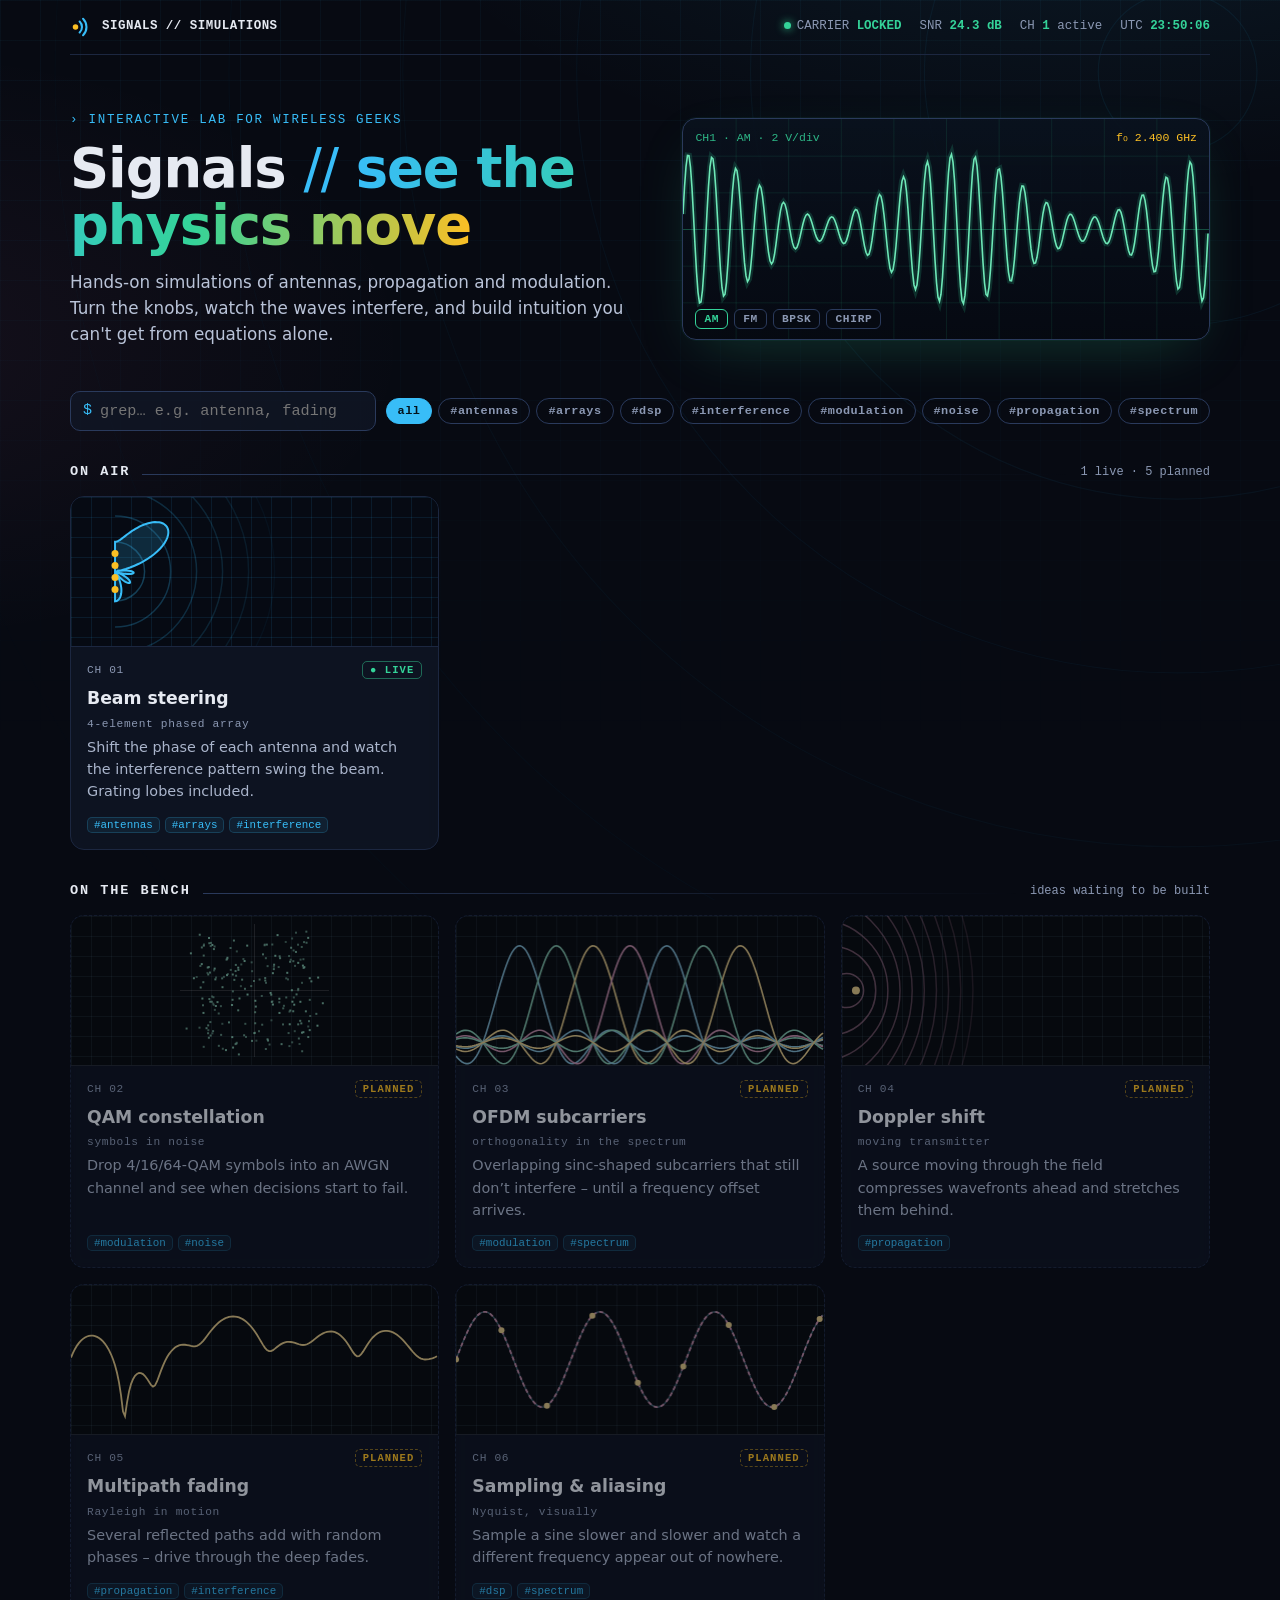
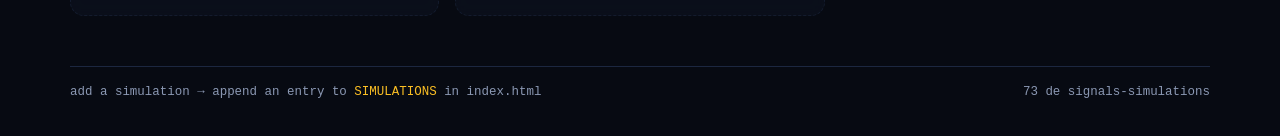
==== index.html @ 294f40c0 "Add simulation hub page with a routing table Root index.html lists every simulation from the SIMULAT" ====
<!DOCTYPE html>
<html lang="en">
<head>
<meta charset="utf-8">
<meta name="viewport" content="width=device-width, initial-scale=1">
<title>Signals // Simulations</title>
<meta name="description" content="Interactive simulations of radio, antenna and signal-processing concepts.">
<link rel="icon" href="data:image/svg+xml,%3Csvg xmlns='http://www.w3.org/2000/svg' viewBox='0 0 32 32'%3E%3Ccircle cx='8' cy='16' r='4' fill='%23fbbf24'/%3E%3Cpath d='M14 8a11 11 0 0 1 0 16M19 4a17 17 0 0 1 0 24' fill='none' stroke='%2338bdf8' stroke-width='3' stroke-linecap='round'/%3E%3C/svg%3E">
<style>
  :root {
    --bg: #070a12;
    --panel: rgba(17, 24, 39, .72);
    --line: #1c2740;
    --line-2: #2a3a5c;
    --text: #e6eaf2;
    --muted: #8b98b3;
    --cyan: #38bdf8;
    --amber: #fbbf24;
    --phosphor: #34d399;
    --magenta: #f472b6;
    --mono: ui-monospace, "JetBrains Mono", SFMono-Regular, Menlo, Consolas, monospace;
  }
  * { box-sizing: border-box; }
  html, body { margin: 0; }
  body {
    min-height: 100vh;
    background:
      radial-gradient(1200px 600px at 85% -10%, rgba(56,189,248,.10), transparent 60%),
      radial-gradient(900px 500px at -10% 20%, rgba(244,114,182,.06), transparent 60%),
      var(--bg);
    color: var(--text);
    font: 15px/1.55 system-ui, -apple-system, "Segoe UI", Roboto, sans-serif;
  }
  /* faint measurement grid */
  body::before {
    content: ""; position: fixed; inset: 0; pointer-events: none; z-index: 0;
    background-image:
      linear-gradient(rgba(56,189,248,.045) 1px, transparent 1px),
      linear-gradient(90deg, rgba(56,189,248,.045) 1px, transparent 1px);
    background-size: 40px 40px;
    mask-image: linear-gradient(to bottom, #000 0%, transparent 85%);
  }
  #rings { position: fixed; inset: 0; width: 100%; height: 100%; z-index: 0; pointer-events: none; }
  .wrap { position: relative; z-index: 1; max-width: 1180px; margin: 0 auto; padding: 0 20px; }

  /* ---------- top bar ---------- */
  .topbar {
    display: flex; align-items: center; justify-content: space-between; gap: 12px; flex-wrap: wrap;
    padding: 16px 0; font-family: var(--mono); font-size: .78rem; color: var(--muted);
    border-bottom: 1px solid var(--line);
  }
  .brand { display: flex; align-items: center; gap: 10px; color: var(--text); font-weight: 600; letter-spacing: .04em; }
  .brand svg { width: 22px; height: 22px; }
  .telemetry { display: flex; gap: 18px; flex-wrap: wrap; }
  .telemetry b { color: var(--phosphor); font-weight: 600; }
  .dot { display: inline-block; width: 7px; height: 7px; border-radius: 50%; background: var(--phosphor);
         box-shadow: 0 0 8px var(--phosphor); margin-right: 6px; animation: blink 2.4s infinite; }
  @keyframes blink { 50% { opacity: .35; } }

  /* ---------- hero ---------- */
  .hero { display: grid; grid-template-columns: 1.1fr 1fr; gap: 32px; align-items: center; padding: 56px 0 36px; }
  @media (max-width: 860px) { .hero { grid-template-columns: 1fr; padding-top: 36px; } }
  .eyebrow { font-family: var(--mono); font-size: .78rem; color: var(--cyan); letter-spacing: .14em; text-transform: uppercase; }
  h1 { margin: 10px 0 14px; font-size: clamp(2.1rem, 5vw, 3.4rem); line-height: 1.05; letter-spacing: -.02em; }
  h1 .slash { color: var(--cyan); font-weight: 300; }
  h1 .grad { background: linear-gradient(90deg, var(--cyan), var(--phosphor) 55%, var(--amber));
             -webkit-background-clip: text; background-clip: text; color: transparent; }
  .lead { color: #b9c3d8; max-width: 52ch; margin: 0; font-size: 1.05rem; }
  .scope {
    position: relative; border: 1px solid var(--line-2); border-radius: 14px; overflow: hidden;
    background: linear-gradient(180deg, rgba(10,18,30,.9), rgba(6,10,18,.95));
    box-shadow: 0 0 0 1px rgba(52,211,153,.05), 0 20px 60px -20px rgba(52,211,153,.25);
  }
  .scope canvas { display: block; width: 100%; height: 220px; }
  .scope .hud { position: absolute; left: 12px; right: 12px; top: 10px; display: flex; justify-content: space-between;
                font-family: var(--mono); font-size: .72rem; color: rgba(52,211,153,.85); pointer-events: none; }
  .scope .hud span:last-child { color: var(--amber); }
  .scope .modes { position: absolute; left: 12px; bottom: 10px; display: flex; gap: 6px; }
  .scope .modes button {
    font: 600 .7rem var(--mono); color: var(--muted); background: rgba(7,10,18,.8);
    border: 1px solid var(--line-2); border-radius: 6px; padding: 3px 8px; cursor: pointer; letter-spacing: .06em;
  }
  .scope .modes button.on { color: var(--phosphor); border-color: var(--phosphor); }

  /* ---------- controls ---------- */
  .controls { display: flex; flex-wrap: wrap; gap: 10px; align-items: center; margin: 8px 0 20px; }
  .search {
    flex: 1 1 260px; display: flex; align-items: center; gap: 8px;
    background: var(--panel); border: 1px solid var(--line-2); border-radius: 10px; padding: 0 12px;
  }
  .search span { font-family: var(--mono); color: var(--cyan); }
  .search input {
    flex: 1; min-width: 0; background: transparent; border: 0; outline: 0; color: var(--text);
    font: 0.95rem var(--mono); padding: 10px 0;
  }
  .chips { display: flex; flex-wrap: wrap; gap: 6px; }
  .chip {
    font: 600 .74rem var(--mono); letter-spacing: .04em; color: var(--muted); cursor: pointer;
    background: transparent; border: 1px solid var(--line-2); border-radius: 999px; padding: 5px 11px;
  }
  .chip:hover { color: var(--text); }
  .chip.on { color: #04131c; background: var(--cyan); border-color: var(--cyan); }
  button:focus-visible, a:focus-visible, input:focus-visible { outline: 2px solid var(--amber); outline-offset: 2px; }

  .section-title { display: flex; align-items: baseline; gap: 12px; margin: 30px 0 14px; font-family: var(--mono); }
  .section-title h2 { margin: 0; font-size: .85rem; letter-spacing: .14em; text-transform: uppercase; color: var(--text); }
  .section-title .rule { flex: 1; height: 1px; background: linear-gradient(90deg, var(--line-2), transparent); }
  .section-title small { color: var(--muted); font-size: .75rem; }

  /* ---------- cards ---------- */
  .grid { display: grid; grid-template-columns: repeat(auto-fill, minmax(280px, 1fr)); gap: 16px; }
  .card {
    position: relative; display: flex; flex-direction: column; text-decoration: none; color: inherit;
    background: var(--panel); border: 1px solid var(--line); border-radius: 14px; overflow: hidden;
    backdrop-filter: blur(6px); transition: transform .2s ease, border-color .2s ease, box-shadow .2s ease;
  }
  a.card:hover { transform: translateY(-3px); border-color: var(--cyan); box-shadow: 0 14px 40px -18px rgba(56,189,248,.55); }
  .card canvas { display: block; width: 100%; height: 150px; background: #060a13; border-bottom: 1px solid var(--line); }
  .card .body { padding: 14px 16px 16px; display: flex; flex-direction: column; gap: 6px; flex: 1; }
  .card .meta { display: flex; justify-content: space-between; align-items: center; font: .7rem var(--mono); color: var(--muted); letter-spacing: .06em; }
  .card h3 { margin: 0; font-size: 1.08rem; }
  .card p { margin: 0; color: #aab5cc; font-size: .9rem; }
  .card .tags { display: flex; flex-wrap: wrap; gap: 5px; margin-top: auto; padding-top: 8px; }
  .card .tags span { font: .68rem var(--mono); color: var(--cyan); background: rgba(56,189,248,.08);
                     border: 1px solid rgba(56,189,248,.2); border-radius: 5px; padding: 1px 6px; }
  .status { font: 700 .66rem var(--mono); letter-spacing: .1em; padding: 2px 7px; border-radius: 5px; }
  .status.live { color: var(--phosphor); border: 1px solid rgba(52,211,153,.45); }
  .status.live::before { content: "● "; }
  .status.planned { color: var(--amber); border: 1px dashed rgba(251,191,36,.5); }
  .card.planned { opacity: .62; border-style: dashed; }
  .card.planned canvas { filter: grayscale(.6); }
  .card .go { position: absolute; right: 14px; top: 12px; font: 600 .72rem var(--mono); color: var(--cyan);
              background: rgba(7,10,18,.85); border: 1px solid var(--line-2); border-radius: 6px; padding: 3px 8px;
              opacity: 0; transform: translateY(-4px); transition: .2s; }
  a.card:hover .go, a.card:focus-visible .go { opacity: 1; transform: none; }
  .empty { display: none; padding: 30px; text-align: center; color: var(--muted); font-family: var(--mono);
           border: 1px dashed var(--line-2); border-radius: 14px; }

  footer { margin: 50px 0 30px; padding-top: 18px; border-top: 1px solid var(--line); color: var(--muted);
           font: .78rem var(--mono); display: flex; justify-content: space-between; flex-wrap: wrap; gap: 10px; }
  footer code { color: var(--amber); }

  @media (prefers-reduced-motion: reduce) { .dot { animation: none; } }
</style>
</head>
<body>
<canvas id="rings" aria-hidden="true"></canvas>

<div class="wrap">
  <div class="topbar">
    <div class="brand">
      <svg viewBox="0 0 32 32" aria-hidden="true"><circle cx="8" cy="16" r="4" fill="#fbbf24"/><path d="M14 8a11 11 0 0 1 0 16M19 4a17 17 0 0 1 0 24" fill="none" stroke="#38bdf8" stroke-width="3" stroke-linecap="round"/></svg>
      SIGNALS // SIMULATIONS
    </div>
    <div class="telemetry">
      <span><i class="dot"></i>CARRIER <b>LOCKED</b></span>
      <span>SNR <b id="snr">--.- dB</b></span>
      <span>CH <b id="chCount">0</b> active</span>
      <span>UTC <b id="clock">--:--:--</b></span>
    </div>
  </div>

  <header class="hero">
    <div>
      <div class="eyebrow">› interactive lab for wireless geeks</div>
      <h1>Signals <span class="slash">//</span> <span class="grad">see the physics move</span></h1>
      <p class="lead">Hands-on simulations of antennas, propagation and modulation. Turn the knobs, watch the waves
        interfere, and build intuition you can't get from equations alone.</p>
    </div>
    <div class="scope">
      <canvas id="scope" aria-label="Animated oscilloscope trace"></canvas>
      <div class="hud"><span id="scopeLabel">CH1 · AM · 2 V/div</span><span id="scopeFreq">f₀ 2.400 GHz</span></div>
      <div class="modes" role="group" aria-label="Modulation shown on the scope">
        <button type="button" data-mode="AM" class="on">AM</button>
        <button type="button" data-mode="FM">FM</button>
        <button type="button" data-mode="BPSK">BPSK</button>
        <button type="button" data-mode="CHIRP">CHIRP</button>
      </div>
    </div>
  </header>

  <div class="controls">
    <label class="search"><span>$</span>
      <input id="q" type="search" placeholder="grep… e.g. antenna, fading" aria-label="Search simulations">
    </label>
    <div class="chips" id="chips" role="group" aria-label="Filter by topic"></div>
  </div>

  <div class="section-title"><h2>On air</h2><span class="rule"></span><small id="liveCount"></small></div>
  <div class="grid" id="liveGrid"></div>

  <div class="section-title"><h2>On the bench</h2><span class="rule"></span><small>ideas waiting to be built</small></div>
  <div class="grid" id="plannedGrid"></div>

  <div class="empty" id="empty">no signal — nothing matches that filter</div>

  <footer>
    <span>add a simulation → append an entry to <code>SIMULATIONS</code> in index.html</span>
    <span>73 de signals-simulations</span>
  </footer>
</div>

<script>
/* =====================================================================
 *  ROUTING TABLE
 *  ---------------------------------------------------------------------
 *  One entry per simulation. To add a new one, create its folder with an
 *  index.html and append an entry here.
 *
 *    path     relative link to the page (use the full .../index.html so it
 *             also works when the files are opened straight from disk)
 *    status   'live' | 'planned'   (planned cards are shown but not clickable)
 *    preview  name of a card animation in PREVIEWS below ('wave' = generic)
 * ===================================================================== */
const SIMULATIONS = [
  {
    title: 'Beam steering',
    subtitle: '4-element phased array',
    description: 'Shift the phase of each antenna and watch the interference pattern swing the beam. Grating lobes included.',
    path: 'beam forming/index.html',
    tags: ['antennas', 'arrays', 'interference'],
    status: 'live',
    preview: 'beam',
  },
  {
    title: 'QAM constellation',
    subtitle: 'symbols in noise',
    description: 'Drop 4/16/64-QAM symbols into an AWGN channel and see when decisions start to fail.',
    tags: ['modulation', 'noise'],
    status: 'planned',
    preview: 'constellation',
  },
  {
    title: 'OFDM subcarriers',
    subtitle: 'orthogonality in the spectrum',
    description: 'Overlapping sinc-shaped subcarriers that still don’t interfere – until a frequency offset arrives.',
    tags: ['modulation', 'spectrum'],
    status: 'planned',
    preview: 'ofdm',
  },
  {
    title: 'Doppler shift',
    subtitle: 'moving transmitter',
    description: 'A source moving through the field compresses wavefronts ahead and stretches them behind.',
    tags: ['propagation'],
    status: 'planned',
    preview: 'doppler',
  },
  {
    title: 'Multipath fading',
    subtitle: 'Rayleigh in motion',
    description: 'Several reflected paths add with random phases – drive through the deep fades.',
    tags: ['propagation', 'interference'],
    status: 'planned',
    preview: 'fading',
  },
  {
    title: 'Sampling & aliasing',
    subtitle: 'Nyquist, visually',
    description: 'Sample a sine slower and slower and watch a different frequency appear out of nowhere.',
    tags: ['dsp', 'spectrum'],
    status: 'planned',
    preview: 'aliasing',
  },
];

/* =====================================================================
 *  Card preview animations   (ctx, w, h, t[s]) → draws one frame
 * ===================================================================== */
const TAU = Math.PI * 2;
const C = { cyan: '#38bdf8', amber: '#fbbf24', ph: '#34d399', mag: '#f472b6', grid: 'rgba(56,189,248,.10)' };

function grid(ctx, w, h, step = 20) {
  ctx.strokeStyle = C.grid; ctx.lineWidth = 1; ctx.beginPath();
  for (let x = 0; x <= w; x += step) { ctx.moveTo(x + .5, 0); ctx.lineTo(x + .5, h); }
  for (let y = 0; y <= h; y += step) { ctx.moveTo(0, y + .5); ctx.lineTo(w, y + .5); }
  ctx.stroke();
}
function gauss() { return Math.sqrt(-2 * Math.log(Math.random() + 1e-9)) * Math.cos(TAU * Math.random()); }

const PREVIEWS = {
  wave(ctx, w, h, t) {
    grid(ctx, w, h);
    ctx.strokeStyle = C.cyan; ctx.lineWidth = 2; ctx.beginPath();
    for (let x = 0; x <= w; x += 2) { const y = h / 2 + Math.sin(x / 18 - t * 3) * h * .3; x ? ctx.lineTo(x, y) : ctx.moveTo(x, y); }
    ctx.stroke();
  },

  beam(ctx, w, h, t) {
    grid(ctx, w, h);
    const ox = w * .12, oy = h / 2, N = 4, d = .5, steer = Math.sin(t * .5) * 50 * Math.PI / 180;
    // wavefront arcs
    for (let k = 0; k < 7; k++) {
      const r = ((t * 28 + k * 26) % 182);
      ctx.strokeStyle = `rgba(56,189,248,${.35 * (1 - r / 182)})`; ctx.lineWidth = 1.5;
      ctx.beginPath(); ctx.arc(ox, oy, r, -Math.PI / 2, Math.PI / 2); ctx.stroke();
    }
    // array-factor lobe
    ctx.beginPath();
    for (let a = -90; a <= 90; a += 1.5) {
      const th = a * Math.PI / 180; let re = 0, im = 0;
      for (let n = 0; n < N; n++) { const p = TAU * d * n * (Math.sin(th) - Math.sin(steer)); re += Math.cos(p); im += Math.sin(p); }
      const r = Math.hypot(re, im) / N * Math.min(w * .8, h * .46);
      const x = ox + Math.cos(th) * r, y = oy - Math.sin(th) * r;
      a === -90 ? ctx.moveTo(x, y) : ctx.lineTo(x, y);
    }
    ctx.closePath(); ctx.fillStyle = 'rgba(56,189,248,.18)'; ctx.fill();
    ctx.strokeStyle = C.cyan; ctx.lineWidth = 2; ctx.stroke();
    for (let n = 0; n < N; n++) {
      ctx.fillStyle = C.amber; ctx.beginPath(); ctx.arc(ox, oy + (n - 1.5) * 12, 3.5, 0, TAU); ctx.fill();
    }
  },

  constellation(ctx, w, h, t) {
    grid(ctx, w, h);
    const cx = w / 2, cy = h / 2, s = h * .2, noise = .12 + .1 * (1 + Math.sin(t * .8));
    ctx.strokeStyle = 'rgba(255,255,255,.15)';
    ctx.beginPath(); ctx.moveTo(cx, 8); ctx.lineTo(cx, h - 8); ctx.moveTo(cx - h / 2, cy); ctx.lineTo(cx + h / 2, cy); ctx.stroke();
    for (let k = 0; k < 220; k++) {
      const i = [-3, -1, 1, 3][(Math.random() * 4) | 0], q = [-3, -1, 1, 3][(Math.random() * 4) | 0];
      ctx.fillStyle = `rgba(52,211,153,${.5 + Math.random() * .5})`;
      ctx.fillRect(cx + (i + gauss() * noise * 2) * s * .5 - 1, cy - (q + gauss() * noise * 2) * s * .5 - 1, 2, 2);
    }
  },

  ofdm(ctx, w, h, t) {
    grid(ctx, w, h);
    const K = 7, base = h * .85, cfo = .25 * Math.sin(t * .7);
    const cols = [C.cyan, C.ph, C.amber, C.mag, C.cyan, C.ph, C.amber];
    for (let k = 0; k < K; k++) {
      ctx.strokeStyle = cols[k]; ctx.lineWidth = 1.6; ctx.beginPath();
      for (let x = 0; x <= w; x += 2) {
        const f = (x / w) * (K + 3) - 1.5 - k - cfo;
        const v = Math.abs(f) < 1e-6 ? 1 : Math.sin(Math.PI * f) / (Math.PI * f);
        const y = base - v * h * .65;
        x ? ctx.lineTo(x, y) : ctx.moveTo(x, y);
      }
      ctx.stroke();
    }
  },

  doppler(ctx, w, h, t) {
    grid(ctx, w, h);
    const v = .55, c = 60, period = .45, sx = ((t * v * c) % (w + 80)) - 40;
    for (let k = 0; k < 10; k++) {
      const age = (t % period) + k * period, ex = sx - v * c * age, r = c * age;
      if (r > w) continue;
      ctx.strokeStyle = `rgba(244,114,182,${.6 * (1 - r / w)})`; ctx.lineWidth = 1.5;
      ctx.beginPath(); ctx.arc(ex, h / 2, r, 0, TAU); ctx.stroke();
    }
    ctx.fillStyle = C.amber; ctx.beginPath(); ctx.arc(sx, h / 2, 4, 0, TAU); ctx.fill();
  },

  fading(ctx, w, h, t) {
    grid(ctx, w, h);
    const paths = [[1, .9, 0], [.8, 1.7, 1.3], [.6, 2.9, 2.1], [.5, 4.3, .4], [.4, 6.1, 3.3]];
    ctx.strokeStyle = C.amber; ctx.lineWidth = 1.8; ctx.beginPath();
    for (let x = 0; x <= w; x += 2) {
      const tt = t * .8 + x / 40; let re = 0, im = 0;
      for (const [a, f, p] of paths) { re += a * Math.cos(f * tt + p); im += a * Math.sin(f * tt + p); }
      const db = 20 * Math.log10(Math.hypot(re, im) / 3.3 + 1e-3);
      const y = h * .2 + Math.min(1, -db / 30) * h * .7;
      x ? ctx.lineTo(x, y) : ctx.moveTo(x, y);
    }
    ctx.stroke();
  },

  aliasing(ctx, w, h, t) {
    grid(ctx, w, h);
    const f = 3.2, fs = 3.6 + 2.6 * (1 + Math.sin(t * .5)), y0 = h / 2, A = h * .32;
    ctx.strokeStyle = 'rgba(56,189,248,.55)'; ctx.lineWidth = 1.3; ctx.beginPath();
    for (let x = 0; x <= w; x += 2) { const y = y0 - A * Math.sin(TAU * f * x / w); x ? ctx.lineTo(x, y) : ctx.moveTo(x, y); }
    ctx.stroke();
    const fa = Math.abs(f - Math.round(f / fs) * fs);
    ctx.strokeStyle = C.mag; ctx.lineWidth = 1.8; ctx.setLineDash([4, 3]); ctx.beginPath();
    for (let x = 0; x <= w; x += 2) {
      const sgn = Math.sign(f - Math.round(f / fs) * fs) || 1;
      const y = y0 - A * sgn * Math.sin(TAU * fa * x / w); x ? ctx.lineTo(x, y) : ctx.moveTo(x, y);
    }
    ctx.stroke(); ctx.setLineDash([]);
    ctx.fillStyle = C.amber;
    for (let n = 0; n <= fs; n++) { const x = n / fs * w; ctx.beginPath(); ctx.arc(x, y0 - A * Math.sin(TAU * f * n / fs), 3, 0, TAU); ctx.fill(); }
  },
};

/* =====================================================================
 *  Build the page from the routing table
 * ===================================================================== */
const reduceMotion = matchMedia('(prefers-reduced-motion: reduce)').matches;
const $ = s => document.querySelector(s);
const esc = s => String(s).replace(/[&<>"']/g, c => ({ '&': '&amp;', '<': '&lt;', '>': '&gt;', '"': '&quot;', "'": '&#39;' }[c]));
const cards = [];

SIMULATIONS.forEach((sim, i) => {
  const live = sim.status === 'live' && sim.path;
  const el = document.createElement(live ? 'a' : 'div');
  el.className = 'card' + (live ? '' : ' planned');
  if (live) el.href = encodeURI(sim.path);
  el.innerHTML = `
    <canvas aria-hidden="true"></canvas>
    ${live ? '<span class="go">launch ›</span>' : ''}
    <div class="body">
      <div class="meta"><span>CH ${String(i + 1).padStart(2, '0')}</span>
        <span class="status ${live ? 'live' : 'planned'}">${live ? 'LIVE' : 'PLANNED'}</span></div>
      <h3>${esc(sim.title)}</h3>
      <div class="meta"><span>${esc(sim.subtitle || '')}</span></div>
      <p>${esc(sim.description || '')}</p>
      <div class="tags">${(sim.tags || []).map(t => `<span>#${esc(t)}</span>`).join('')}</div>
    </div>`;
  (live ? $('#liveGrid') : $('#plannedGrid')).appendChild(el);
  cards.push({ sim, el, canvas: el.querySelector('canvas'), draw: PREVIEWS[sim.preview] || PREVIEWS.wave, visible: true });
});

const liveN = SIMULATIONS.filter(s => s.status === 'live').length;
$('#liveCount').textContent = `${liveN} live · ${SIMULATIONS.length - liveN} planned`;
$('#chCount').textContent = liveN;

/* ---------- search + tag filter ---------- */
const allTags = [...new Set(SIMULATIONS.flatMap(s => s.tags || []))].sort();
let activeTag = null;
['all', ...allTags].forEach(tag => {
  const b = document.createElement('button');
  b.type = 'button'; b.className = 'chip' + (tag === 'all' ? ' on' : ''); b.textContent = tag === 'all' ? 'all' : '#' + tag;
  b.addEventListener('click', () => {
    activeTag = tag === 'all' ? null : tag;
    document.querySelectorAll('.chip').forEach(c => c.classList.toggle('on', c === b));
    applyFilter();
  });
  $('#chips').appendChild(b);
});
function applyFilter() {
  const q = $('#q').value.trim().toLowerCase();
  let shown = 0;
  for (const c of cards) {
    const hay = [c.sim.title, c.sim.subtitle, c.sim.description, ...(c.sim.tags || [])].join(' ').toLowerCase();
    const ok = (!q || hay.includes(q)) && (!activeTag || (c.sim.tags || []).includes(activeTag));
    c.el.style.display = ok ? '' : 'none';
    if (ok) shown++;
  }
  for (const g of ['#liveGrid', '#plannedGrid']) {
    const grid = $(g), title = grid.previousElementSibling;
    title.style.display = [...grid.children].some(e => e.style.display !== 'none') ? '' : 'none';
  }
  $('#empty').style.display = shown ? 'none' : 'block';
}
$('#q').addEventListener('input', applyFilter);

/* =====================================================================
 *  Hero oscilloscope
 * ===================================================================== */
const scope = $('#scope');
let scopeMode = 'AM';
const scopeLabels = { AM: 'CH1 · AM · 2 V/div', FM: 'CH1 · FM · 2 V/div', BPSK: 'CH1 · BPSK · 2 V/div', CHIRP: 'CH1 · LFM chirp · 2 V/div' };
document.querySelectorAll('.modes button').forEach(b => b.addEventListener('click', () => {
  scopeMode = b.dataset.mode;
  document.querySelectorAll('.modes button').forEach(x => x.classList.toggle('on', x === b));
  $('#scopeLabel').textContent = scopeLabels[scopeMode];
}));

function signal(x, t) {          // x in [0,1] across the screen
  const fc = 22, fm = 2;
  switch (scopeMode) {
    case 'AM':  return (0.55 + 0.4 * Math.sin(TAU * (fm * x - t * .4))) * Math.sin(TAU * (fc * x - t * 2));
    case 'FM':  return Math.sin(TAU * (fc * x - t * 2) + 6 * Math.sin(TAU * (fm * x - t * .4)));
    case 'BPSK': {
      const bits = [1, 0, 1, 1, 0, 0, 1, 0, 1, 1, 1, 0, 1, 0, 0, 1];
      const k = Math.floor((x * 6 + t * .6) % bits.length);
      return (bits[(k + bits.length) % bits.length] ? 1 : -1) * Math.sin(TAU * (fc * x - t * 2));
    }
    case 'CHIRP': { const u = (x + t * .15) % 1; return Math.sin(TAU * (4 * u + 26 * u * u)) * Math.sin(Math.PI * u) ** .3; }
  }
}

function drawScope(t) {
  const { ctx, w, h } = fit(scope);
  ctx.strokeStyle = 'rgba(52,211,153,.10)'; ctx.lineWidth = 1; ctx.beginPath();
  for (let i = 1; i < 10; i++) { const x = i * w / 10; ctx.moveTo(x + .5, 0); ctx.lineTo(x + .5, h); }
  for (let i = 1; i < 6; i++) { const y = i * h / 6; ctx.moveTo(0, y + .5); ctx.lineTo(w, y + .5); }
  ctx.stroke();
  ctx.strokeStyle = 'rgba(52,211,153,.25)'; ctx.beginPath(); ctx.moveTo(0, h / 2 + .5); ctx.lineTo(w, h / 2 + .5); ctx.stroke();
  // glow pass + sharp pass
  for (const [lw, col] of [[6, 'rgba(52,211,153,.18)'], [1.6, '#6ee7b7']]) {
    ctx.strokeStyle = col; ctx.lineWidth = lw; ctx.beginPath();
    for (let px = 0; px <= w; px += 1.5) {
      const y = h / 2 - signal(px / w, t) * h * .36;
      px ? ctx.lineTo(px, y) : ctx.moveTo(px, y);
    }
    ctx.stroke();
  }
}

/* =====================================================================
 *  Background: slow concentric "transmitter" rings
 * ===================================================================== */
const rings = $('#rings');
function drawRings(t) {
  const { ctx, w, h } = fit(rings);
  const sx = w * .92, sy = h * .08, maxR = Math.hypot(w, h);
  for (let k = 0; k < 9; k++) {
    const r = ((t * 40 + k * maxR / 9) % maxR);
    ctx.strokeStyle = `rgba(56,189,248,${.07 * (1 - r / maxR)})`; ctx.lineWidth = 1.2;
    ctx.beginPath(); ctx.arc(sx, sy, r, 0, TAU); ctx.stroke();
  }
}

/* =====================================================================
 *  Helpers + main loop
 * ===================================================================== */
function fit(cv) {
  const dpr = Math.min(devicePixelRatio || 1, 2), w = cv.clientWidth, h = cv.clientHeight;
  const pw = Math.round(w * dpr), ph = Math.round(h * dpr);
  if (cv.width !== pw || cv.height !== ph) { cv.width = pw; cv.height = ph; }
  const ctx = cv.getContext('2d');
  ctx.setTransform(dpr, 0, 0, dpr, 0, 0); ctx.clearRect(0, 0, w, h);
  return { ctx, w, h };
}

// only animate cards that are on screen
const io = new IntersectionObserver(es => es.forEach(e => {
  const c = cards.find(c => c.el === e.target); if (c) c.visible = e.isIntersecting;
}));
cards.forEach(c => io.observe(c.el));

function tick(now) {
  const t = now / 1000;
  drawRings(t);
  drawScope(t);
  for (const c of cards) {
    if (!c.visible || c.el.style.display === 'none') continue;
    const { ctx, w, h } = fit(c.canvas);
    c.draw(ctx, w, h, t);
  }
  if (!reduceMotion) requestAnimationFrame(tick);
}
requestAnimationFrame(tick);

/* ---------- top-bar telemetry ---------- */
function telemetry() {
  const d = new Date();
  $('#clock').textContent = d.toISOString().slice(11, 19);
  $('#snr').textContent = (24 + 3 * Math.sin(d / 3000) + Math.random()).toFixed(1) + ' dB';
}
telemetry(); setInterval(telemetry, 1000);
</script>
</body>
</html>
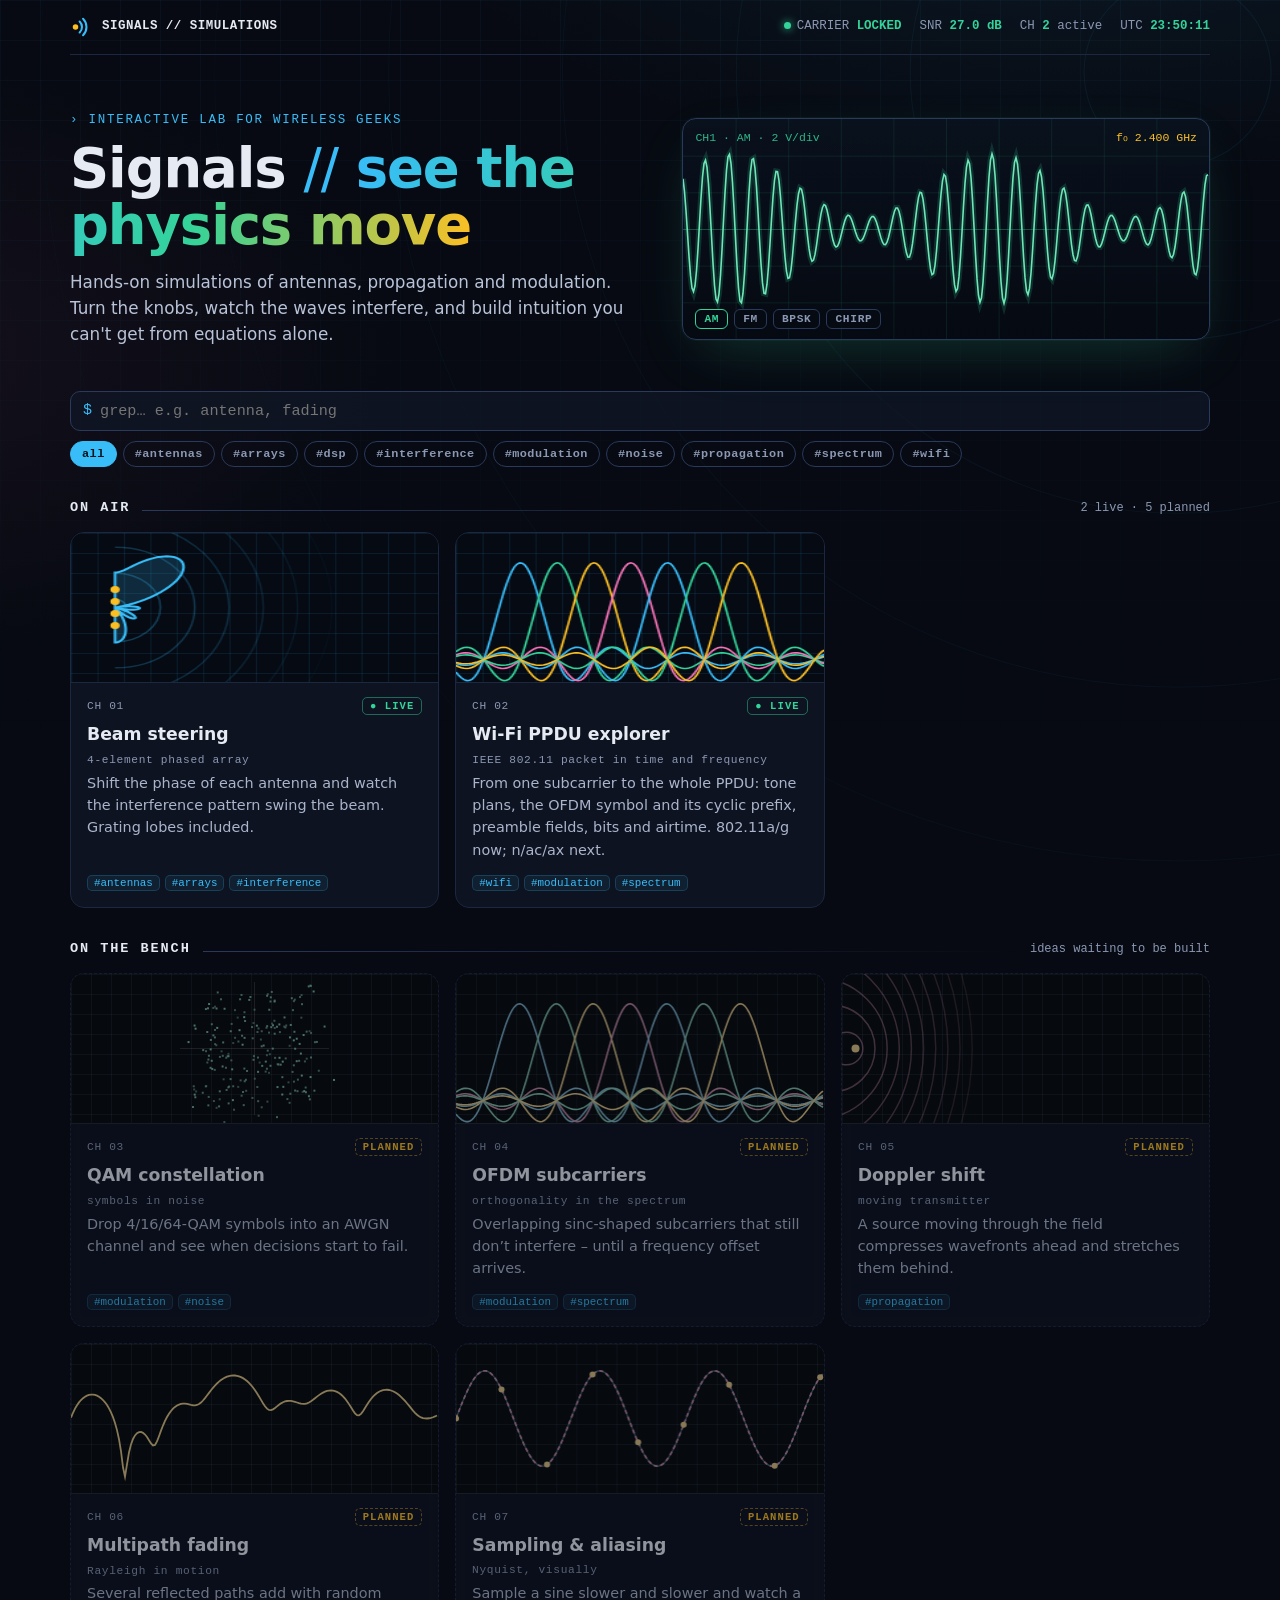
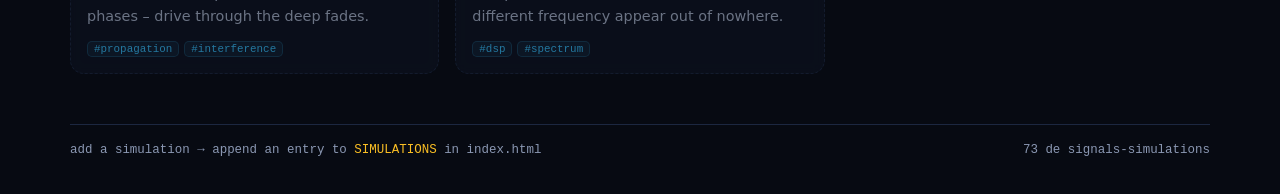
==== commit 316acc5b: "Wi-Fi PPDU explorer, milestone (b): 802.11a/g views + review corrections Review corrections - HE 80 " ====
--- a/index.html
+++ b/index.html
@@ -223,6 +223,15 @@
     preview: 'beam',
   },
   {
+    title: 'Wi-Fi PPDU explorer',
+    subtitle: 'IEEE 802.11 packet in time and frequency',
+    description: 'From one subcarrier to the whole PPDU: tone plans, the OFDM symbol and its cyclic prefix, preamble fields, bits and airtime. 802.11a/g now; n/ac/ax next.',
+    path: 'wifi ppdu/index.html',
+    tags: ['wifi', 'modulation', 'spectrum'],
+    status: 'live',
+    preview: 'ofdm',
+  },
+  {
     title: 'QAM constellation',
     subtitle: 'symbols in noise',
     description: 'Drop 4/16/64-QAM symbols into an AWGN channel and see when decisions start to fail.',
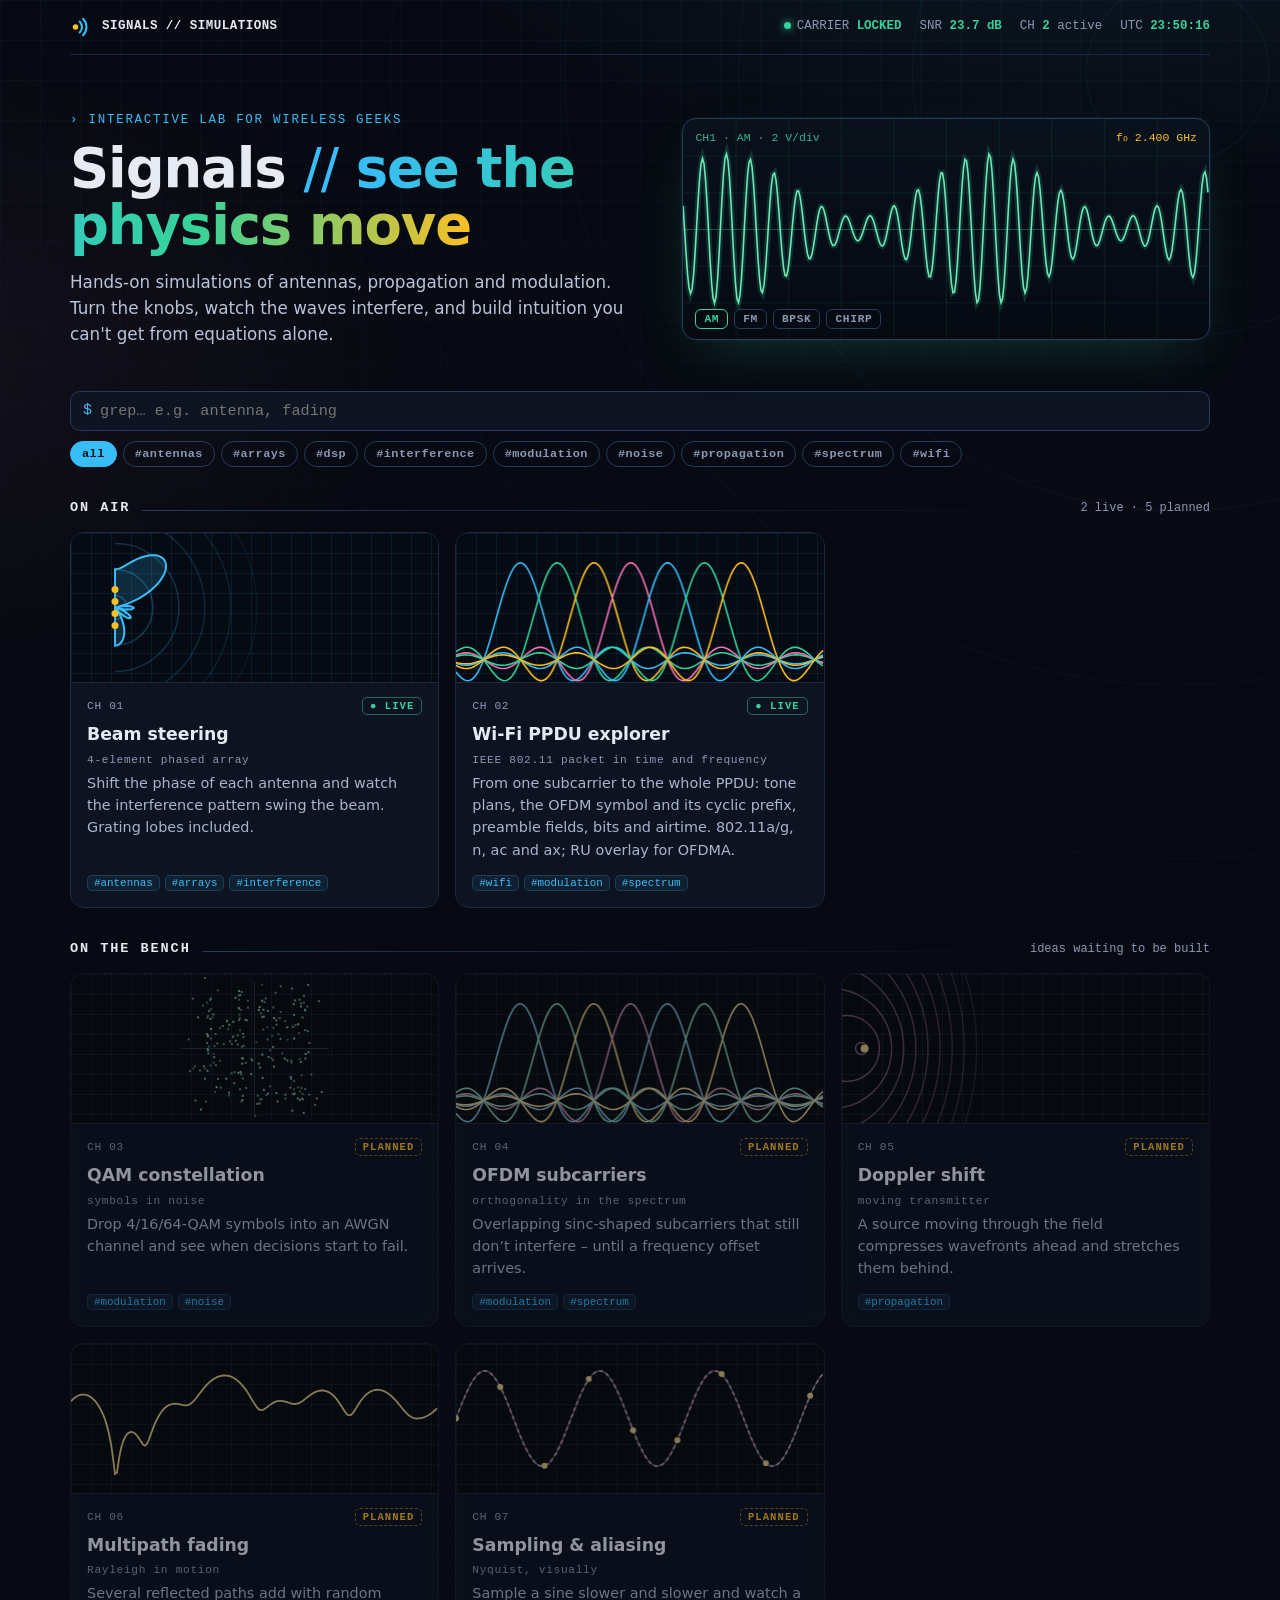
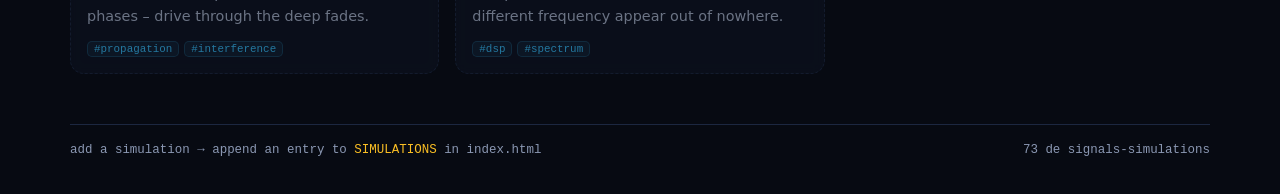
==== commit 4facc624: "Wi-Fi PPDU explorer, milestone (d): 802.11ax (HE SU) views - HE enabled: 2.4 / 5 / 6 GHz bands, GI w" ====
--- a/index.html
+++ b/index.html
@@ -225,7 +225,7 @@
   {
     title: 'Wi-Fi PPDU explorer',
     subtitle: 'IEEE 802.11 packet in time and frequency',
-    description: 'From one subcarrier to the whole PPDU: tone plans, the OFDM symbol and its cyclic prefix, preamble fields, bits and airtime. 802.11a/g now; n/ac/ax next.',
+    description: 'From one subcarrier to the whole PPDU: tone plans, the OFDM symbol and its cyclic prefix, preamble fields, bits and airtime. 802.11a/g, n, ac and ax; RU overlay for OFDMA.',
     path: 'wifi ppdu/index.html',
     tags: ['wifi', 'modulation', 'spectrum'],
     status: 'live',
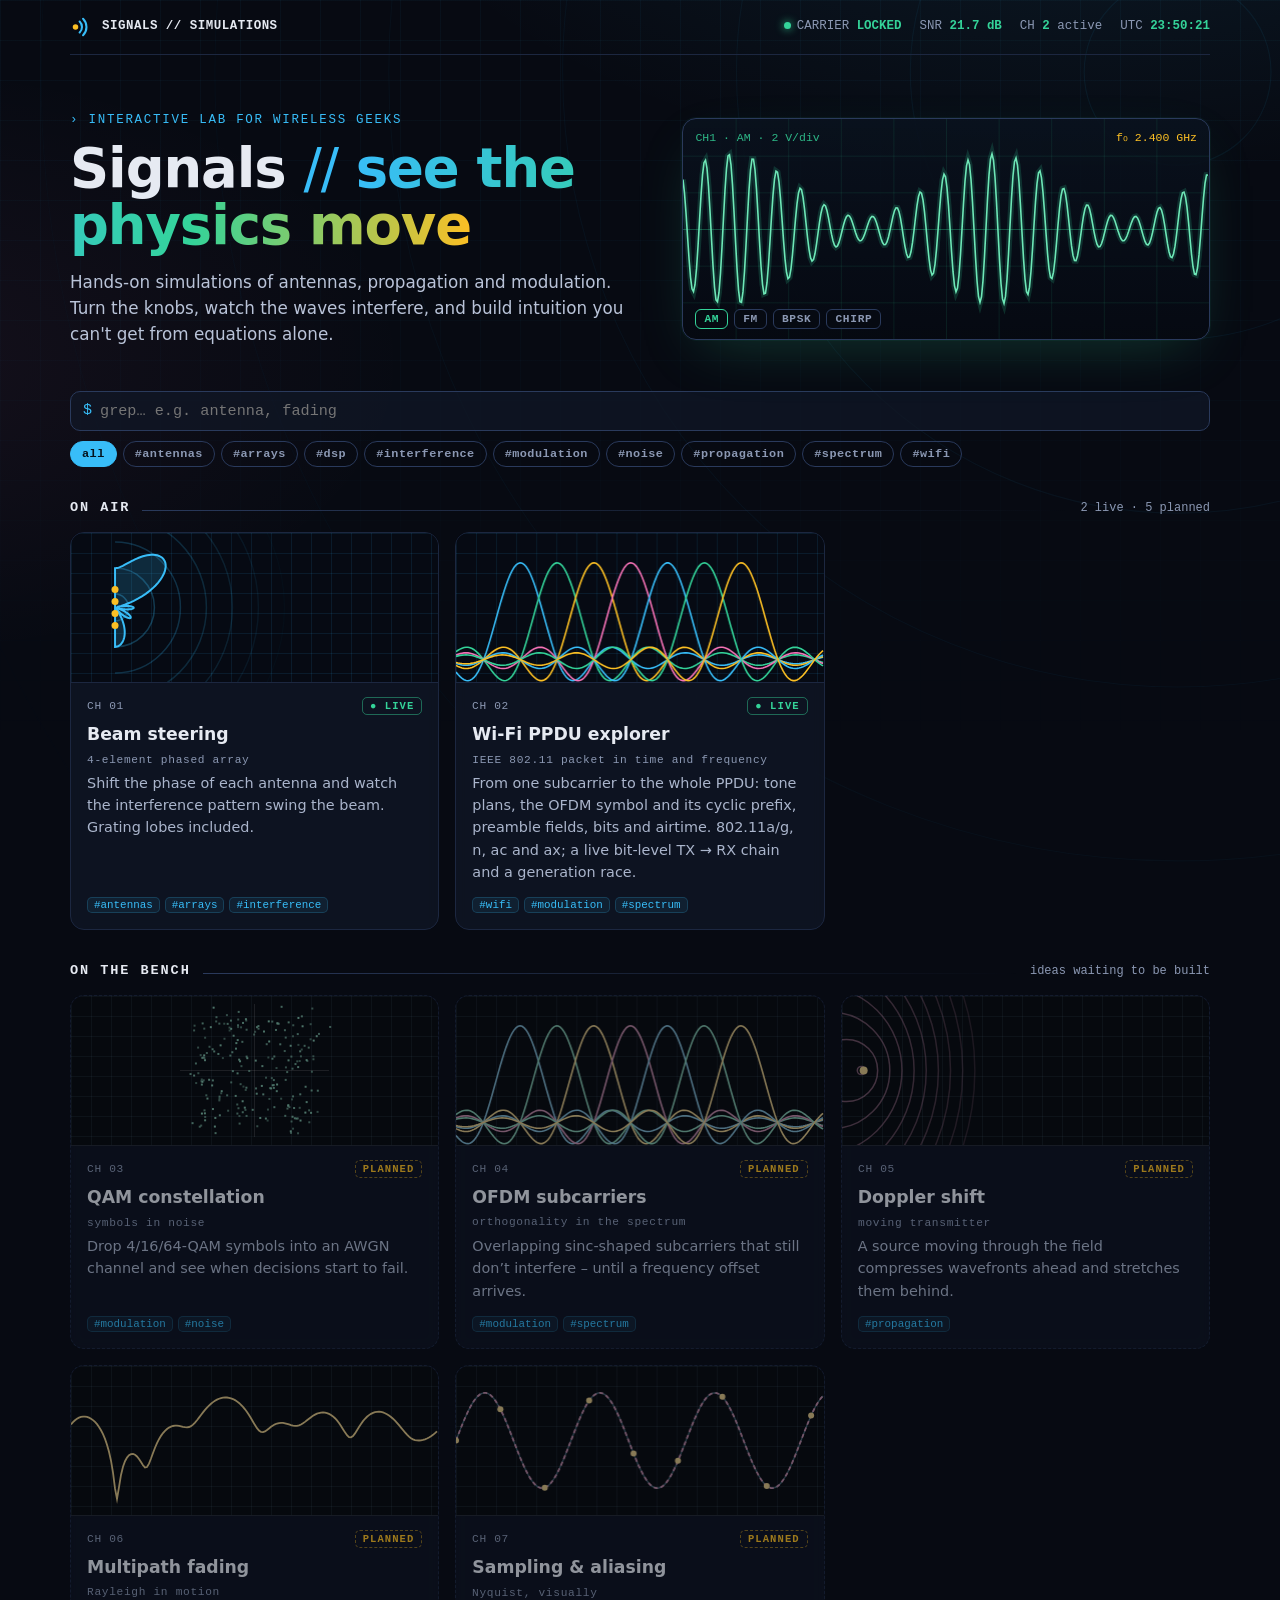
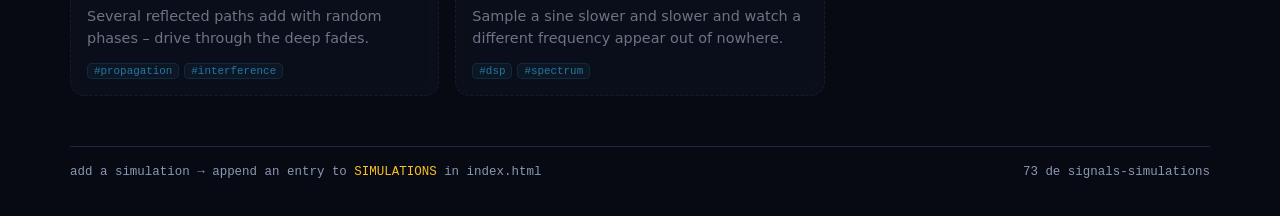
==== commit d8369c9f: "Wi-Fi PPDU explorer, milestone (e): live TX → RX chain and generations compared Transmitter → receiv" ====
--- a/index.html
+++ b/index.html
@@ -225,7 +225,7 @@
   {
     title: 'Wi-Fi PPDU explorer',
     subtitle: 'IEEE 802.11 packet in time and frequency',
-    description: 'From one subcarrier to the whole PPDU: tone plans, the OFDM symbol and its cyclic prefix, preamble fields, bits and airtime. 802.11a/g, n, ac and ax; RU overlay for OFDMA.',
+    description: 'From one subcarrier to the whole PPDU: tone plans, the OFDM symbol and its cyclic prefix, preamble fields, bits and airtime. 802.11a/g, n, ac and ax; a live bit-level TX → RX chain and a generation race.',
     path: 'wifi ppdu/index.html',
     tags: ['wifi', 'modulation', 'spectrum'],
     status: 'live',
